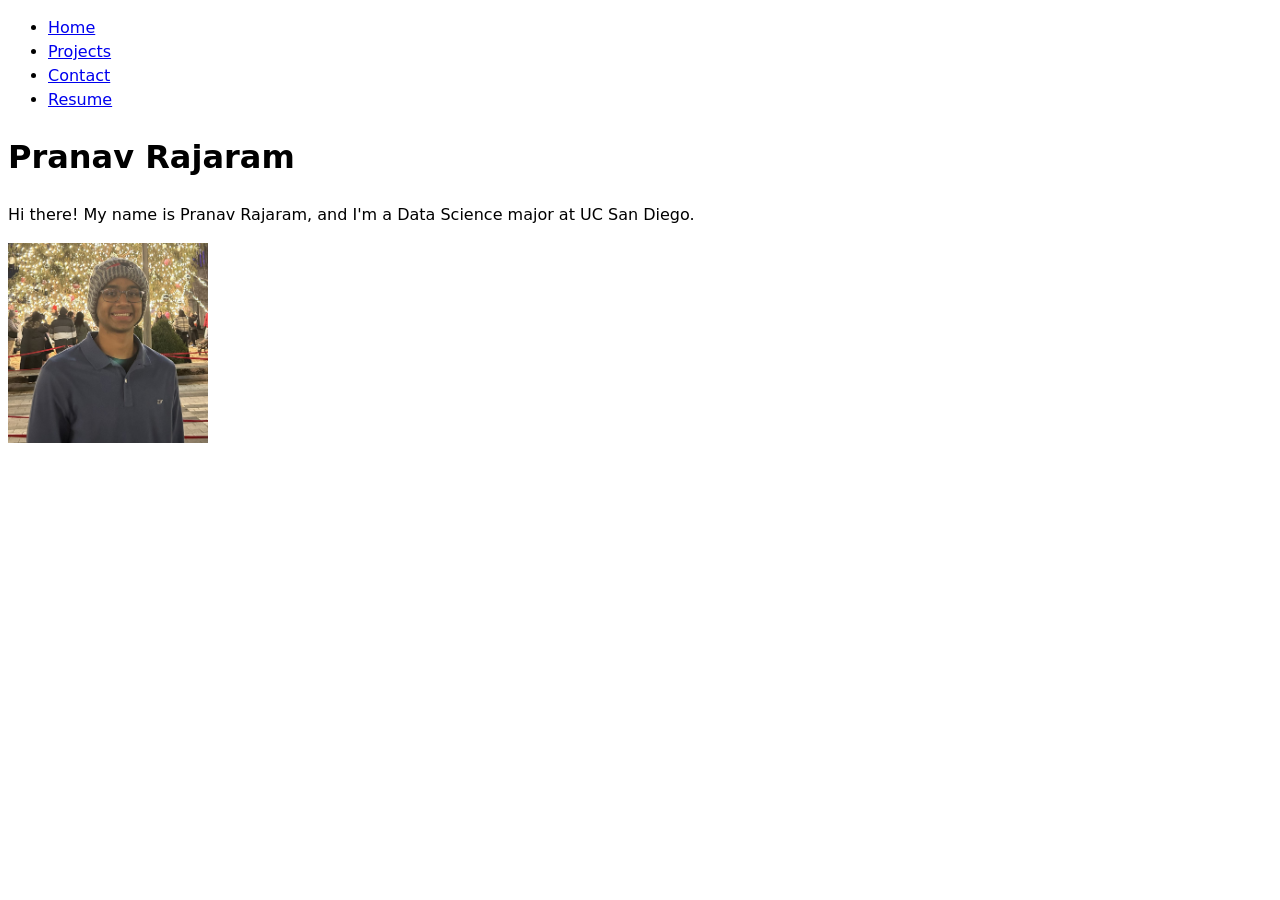
==== index.html @ e951ae07 "resume add" ====
<!DOCTYPE html>
<html lang="en">
<head>
    <meta charset="UTF-8">
    <meta name="viewport" content="width=device-width, initial-scale=1.0">
    <title>Pranav Rajaram: Personal site and portfolio</title>
    <link rel="stylesheet" href="style.css">

</head>
<body>

    <nav>
        <ul>
            <li><a href="index.html" target="_blank">Home</a></li>
            <li><a href="projects/index.html" target="_blank">Projects</a></li>
            <li><a href="contact/index.html" target="_blank">Contact</a></li>
            <li><a href="resume/index.html" target="_blank">Resume</a></li>
        </ul>
    </nav>
    

    <h1> Pranav Rajaram </h1>
    <p> Hi there! My name is Pranav Rajaram, and I'm a Data Science major at UC San Diego. </p>

    <img src="images/headshot.jpg" alt="A picture of me" width="200" height="200">
    
</body>
</html>
---- style.css ----
body {
    /* Set line height to 1.5 times the font size
         and use the OS’s UI font as the website font
       */
    font: 100%/1.5 system-ui;
  }
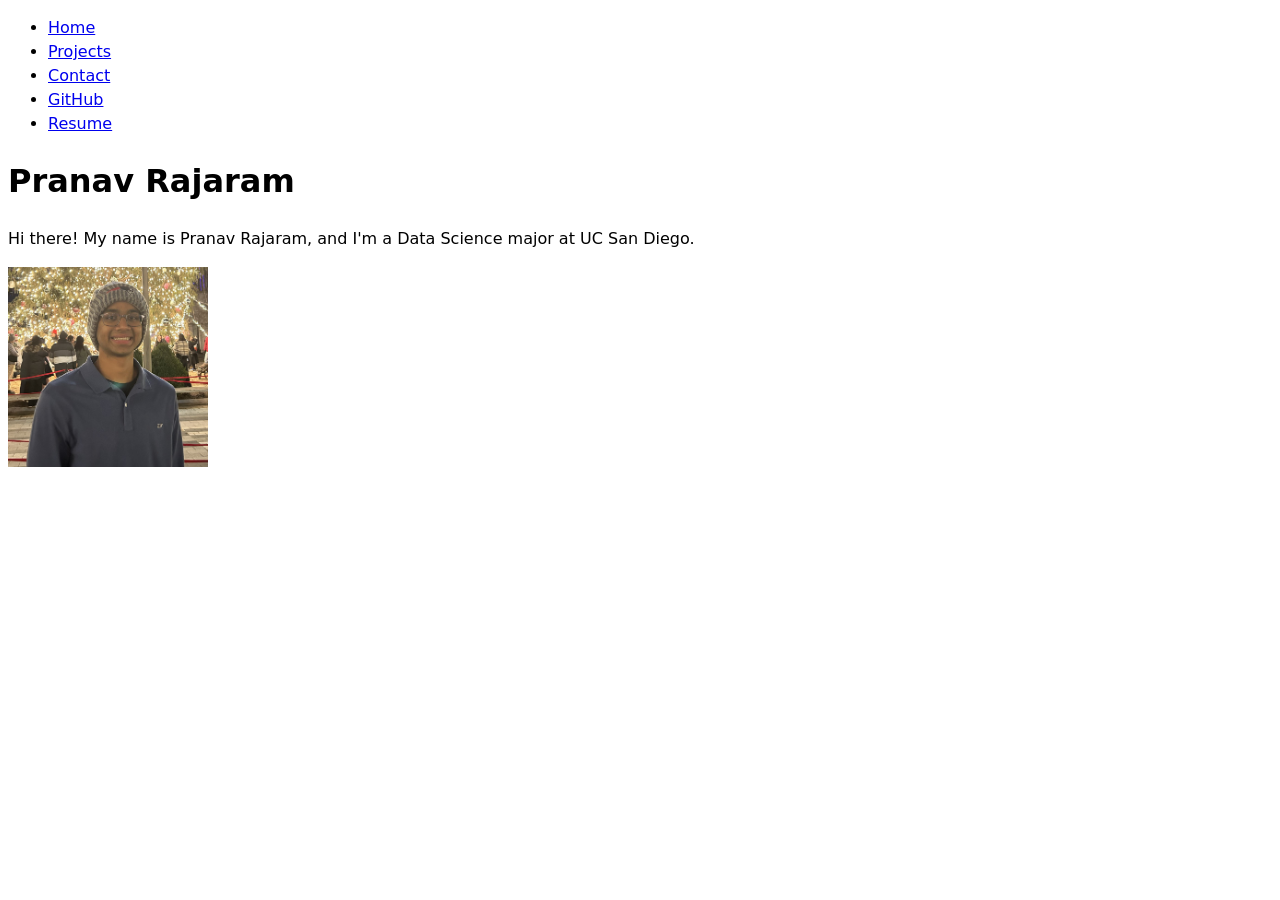
==== commit bd7d6433: "nav fix again" ====
--- a/index.html
+++ b/index.html
@@ -11,10 +11,11 @@
 
     <nav>
         <ul>
-            <li><a href="index.html" target="_blank">Home</a></li>
-            <li><a href="projects/index.html" target="_blank">Projects</a></li>
-            <li><a href="contact/index.html" target="_blank">Contact</a></li>
-            <li><a href="resume/index.html" target="_blank">Resume</a></li>
+            <li><a href="index.html">Home</a></li>
+            <li><a href="projects/index.html">Projects</a></li>
+            <li><a href="contact/index.html">Contact</a></li>
+            <li><a href="https://github.com/pranavrajaram" target="_blank">GitHub</a></li>
+            <li><a href="resume/index.html">Resume</a></li>
         </ul>
     </nav>
     
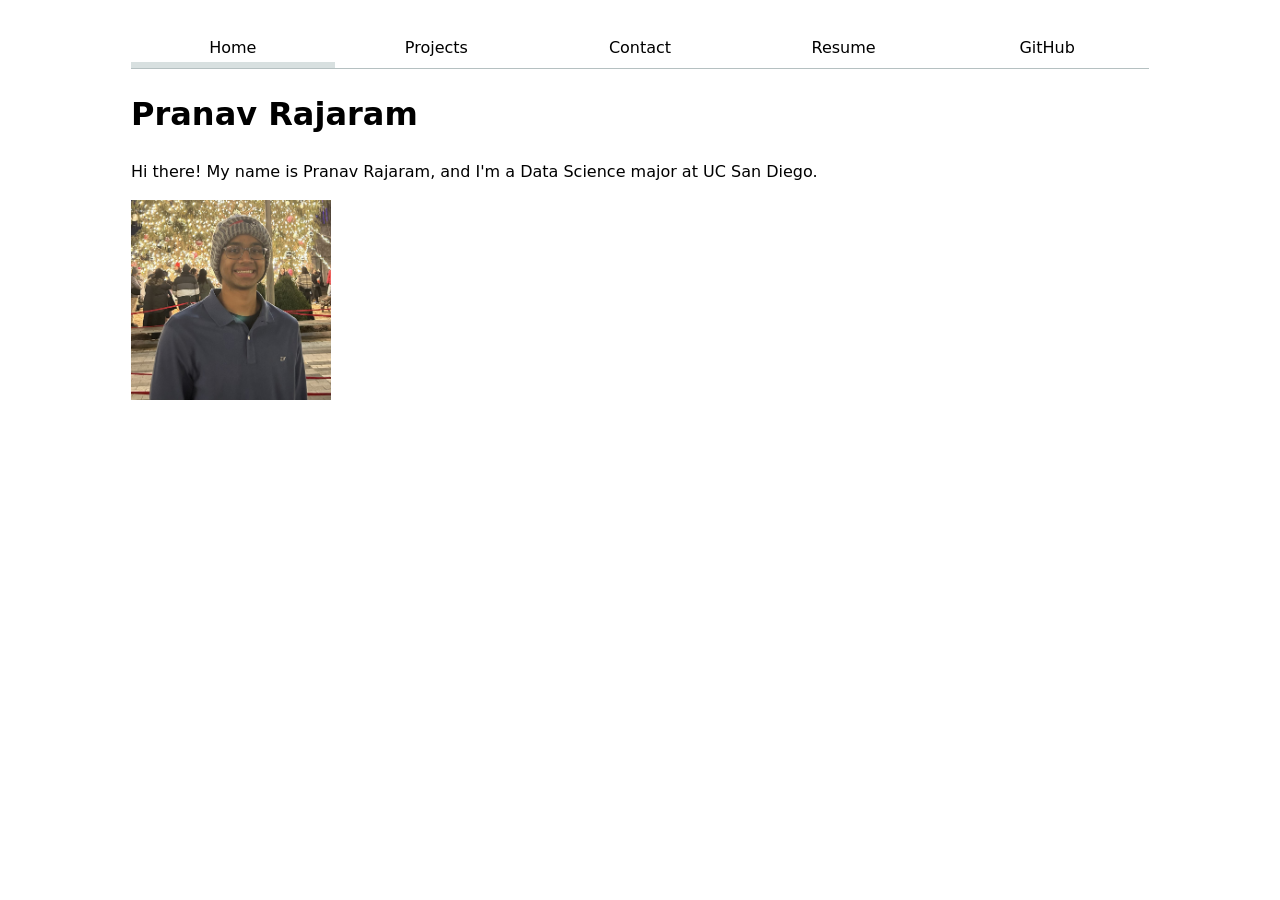
==== commit 8f4103a2: "part 2" ====
--- a/index.html
+++ b/index.html
@@ -5,25 +5,21 @@
     <meta name="viewport" content="width=device-width, initial-scale=1.0">
     <title>Pranav Rajaram: Personal site and portfolio</title>
     <link rel="stylesheet" href="style.css">
-
 </head>
 <body>
 
     <nav>
-        <ul>
-            <li><a href="index.html">Home</a></li>
-            <li><a href="projects/index.html">Projects</a></li>
-            <li><a href="contact/index.html">Contact</a></li>
-            <li><a href="https://github.com/pranavrajaram" target="_blank">GitHub</a></li>
-            <li><a href="resume/index.html">Resume</a></li>
-        </ul>
+        <a href="index.html" class="current">Home</a>
+        <a href="projects/index.html">Projects</a>
+        <a href="contact/index.html">Contact</a>
+        <a href="resume/index.html">Resume</a>
+        <a href="https://github.com/pranavrajaram" target="_blank">GitHub</a>
     </nav>
-    
 
     <h1> Pranav Rajaram </h1>
     <p> Hi there! My name is Pranav Rajaram, and I'm a Data Science major at UC San Diego. </p>
 
     <img src="images/headshot.jpg" alt="A picture of me" width="200" height="200">
-    
+
 </body>
-</html>+</html>
--- a/style.css
+++ b/style.css
@@ -3,4 +3,69 @@
          and use the OS’s UI font as the website font
        */
     font: 100%/1.5 system-ui;
-  }+    max-width: 100ch;
+    margin-inline: auto;
+    padding: 20px;
+  }
+
+nav {
+    display: flex;
+    margin-bottom: 1em;
+    border-bottom-width: 1px;
+    border-bottom-style: solid;
+    border-bottom-color: oklch(80% 3% 200);
+}
+
+nav a {
+    flex: 1;
+    text-decoration: none;
+    color: inherit;
+    text-align: center;
+    padding: 0.5em;
+}
+
+nav a.current {
+    border-bottom-width: 0.4em;
+    border-bottom-style: solid;
+    border-bottom-color: oklch(90% 2% 200);
+    padding-bottom: 0.1em;
+}
+
+:root {
+  --color-accent: oklch(85% 20% 240);
+}
+
+html {
+    accent-color: var(--color-accent);
+}
+
+nav a:hover {
+  border-bottom-width: 0.4em;
+  border-bottom-style: solid;
+  border-bottom-color: var(--color-accent);
+  padding-bottom: 0.1em;
+}
+
+
+input, textarea, button {
+  font: inherit;
+}
+
+form {
+  display: grid; 
+  grid-template-columns: auto 1fr;
+  gap: 1em; 
+}
+
+label {
+  display: grid;
+  grid-template-columns: subgrid;
+  grid-column: 1 / -1;
+}
+
+
+button {
+  grid-column: 1 / -1;
+}
+
+
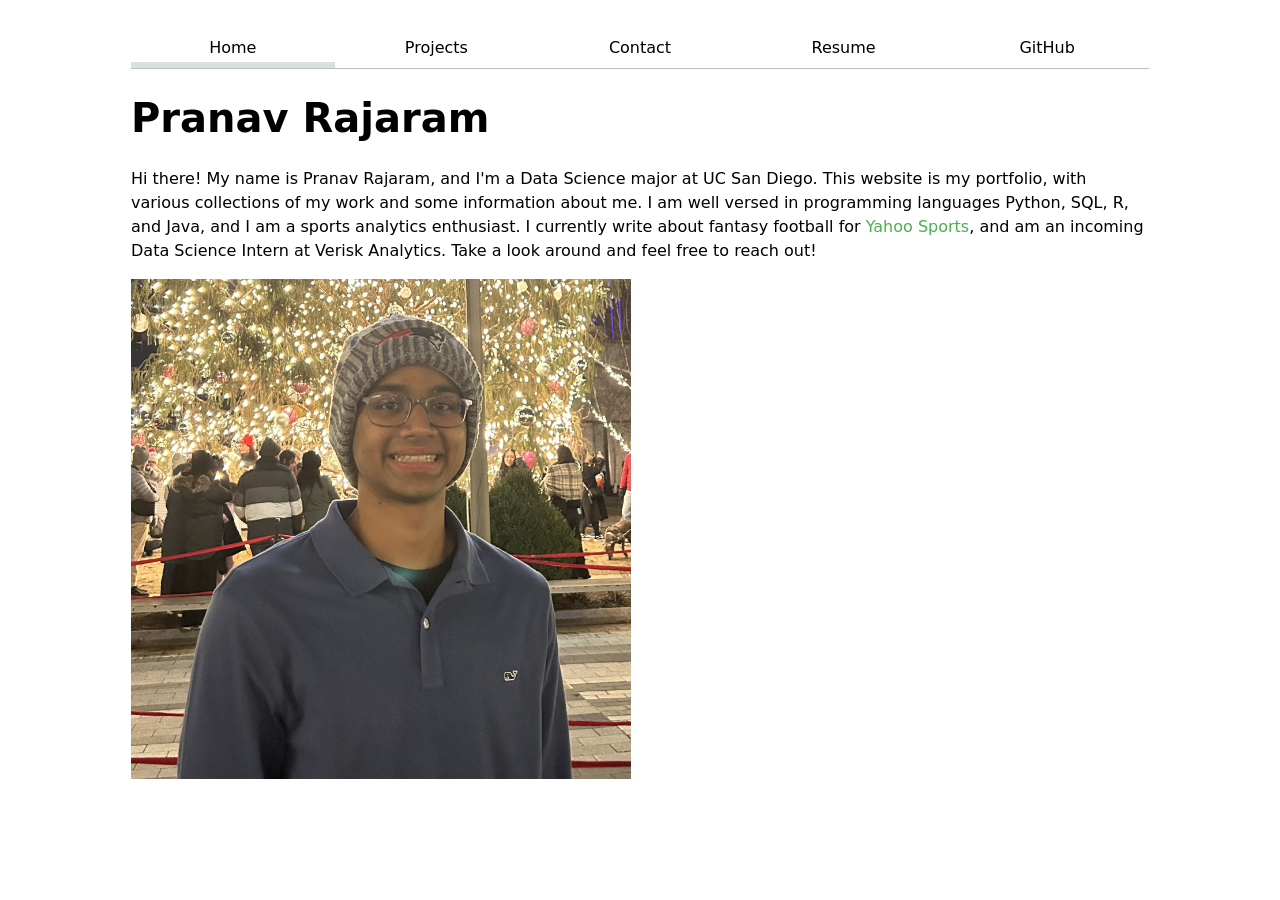
==== commit 1643f454: "lab 2 more" ====
--- a/index.html
+++ b/index.html
@@ -17,9 +17,13 @@
     </nav>
 
     <h1> Pranav Rajaram </h1>
-    <p> Hi there! My name is Pranav Rajaram, and I'm a Data Science major at UC San Diego. </p>
+    <p>Hi there! My name is Pranav Rajaram, and I'm a Data Science major at UC San Diego. This website is my portfolio, with various collections of my work
+        and some information about me. I am well versed in programming languages Python, SQL, R, and Java, and I am a sports analytics enthusiast. 
+        I currently write about fantasy football for <a href="https://sports.yahoo.com/author/pranav-rajaram/" target="_blank"><u></u>Yahoo Sports</u></a>, and am an incoming Data Science Intern at Verisk Analytics.
+        Take a look around and feel free to reach out!
+    </p>
 
-    <img src="images/headshot.jpg" alt="A picture of me" width="200" height="200">
+    <img src="images/headshot.jpg" alt="A picture of me" width="500" height="500">
 
 </body>
 </html>
--- a/style.css
+++ b/style.css
@@ -11,9 +11,7 @@
 nav {
     display: flex;
     margin-bottom: 1em;
-    border-bottom-width: 1px;
-    border-bottom-style: solid;
-    border-bottom-color: oklch(80% 3% 200);
+    border-bottom: 1px solid oklch(80% 3% 200);
 }
 
 nav a {
@@ -25,9 +23,7 @@
 }
 
 nav a.current {
-    border-bottom-width: 0.4em;
-    border-bottom-style: solid;
-    border-bottom-color: oklch(90% 2% 200);
+    border-bottom: 0.4em solid oklch(90% 2% 200);
     padding-bottom: 0.1em;
 }
 
@@ -40,9 +36,8 @@
 }
 
 nav a:hover {
-  border-bottom-width: 0.4em;
-  border-bottom-style: solid;
-  border-bottom-color: var(--color-accent);
+  border-bottom: 0.4em solid var(--color-accent);
+  background-color: oklch(from var(--color-accent) 95% 5% h);
   padding-bottom: 0.1em;
 }
 
@@ -60,7 +55,6 @@
 label {
   display: grid;
   grid-template-columns: subgrid;
-  grid-column: 1 / -1;
 }
 
 
@@ -68,4 +62,99 @@
   grid-column: 1 / -1;
 }
 
+.projects {
 
+  display:grid;
+  grid-template-columns: repeat(auto-fill, minmax(15em, 1fr));
+}
+
+article {
+
+  display: grid;
+  grid-template-rows: subgrid;
+  grid-row: span 3;
+  margin: 0;
+  gap: 0.5em;
+
+}
+
+h1, h2, h3, h4, h5, h6 {
+
+  line-height: 1.1; 
+  text-wrap: balance;
+
+}
+
+h1 {
+
+  font-size: 250%;
+}
+
+header {
+  text-align: center;
+  padding: 1rem 0;
+  background-color: white;
+  color: black;
+}
+
+header h1 {
+  margin-bottom: 0rem;
+}
+
+header p {
+  margin: 0.5rem 0;
+  margin-top: 1em;
+}
+
+header a {
+  color: #4caf50;
+  text-decoration: none;
+}
+
+header a:hover {
+  text-decoration: underline;
+}
+
+section {
+  padding: 2rem;
+  margin: 1em auto;
+  max-width: 800px;
+  background: white;
+  border-radius: 8px;
+  box-shadow: 0 2px 4px rgba(0, 0, 0, 0.5);
+}
+
+section h2 {
+  color: #4caf50;
+  margin-bottom: 1rem;
+  border-bottom: 2px solid #4caf50;
+  padding-bottom: 0.5rem;
+}
+
+section ul li {
+  margin-bottom: 0.5rem;
+  padding-left: 0.5rem;
+}
+
+a {
+    color: #4caf50;
+    text-decoration: none;
+}
+
+a:hover {
+    text-decoration: underline;
+}
+
+.resume-link {
+  padding: 0.5rem 1rem;
+  background-color: #4caf50;
+  color: white;
+  text-decoration: none;
+  font-weight: bold;
+  border-radius: 10px;
+}
+
+.resume-link:hover {
+  background-color: #45a049;
+  text-decoration: none;
+}
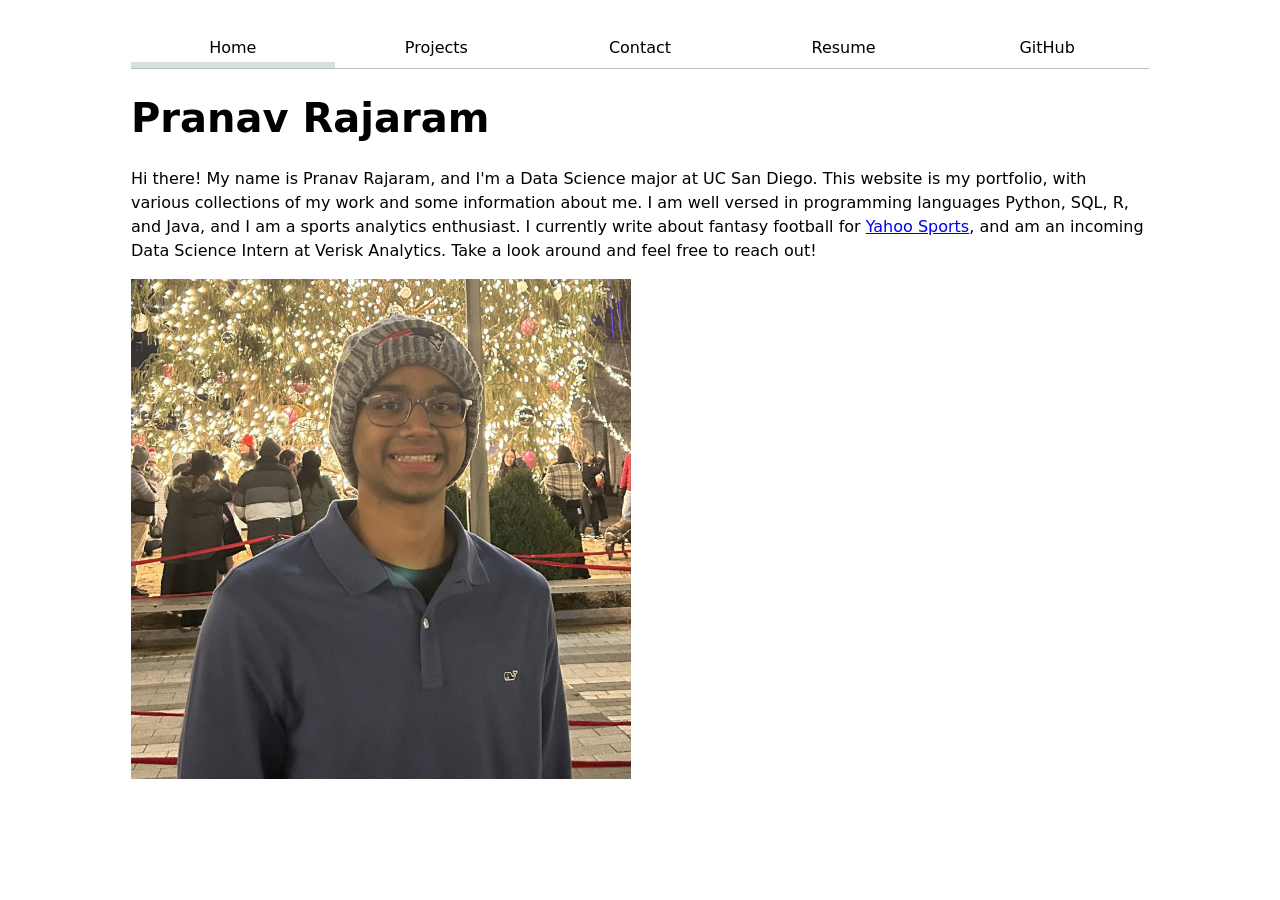
==== commit e0d1bc00: "potential fix" ====
--- a/index.html
+++ b/index.html
@@ -24,6 +24,5 @@
     </p>
 
     <img src="images/headshot.jpg" alt="A picture of me" width="500" height="500">
-
 </body>
 </html>
--- a/style.css
+++ b/style.css
@@ -115,7 +115,7 @@
   text-decoration: underline;
 }
 
-section {
+.resume section {
   padding: 2rem;
   margin: 1em auto;
   max-width: 800px;
@@ -124,24 +124,24 @@
   box-shadow: 0 2px 4px rgba(0, 0, 0, 0.5);
 }
 
-section h2 {
+.resume section h2 {
   color: #4caf50;
   margin-bottom: 1rem;
   border-bottom: 2px solid #4caf50;
   padding-bottom: 0.5rem;
 }
 
-section ul li {
+.resume section ul li {
   margin-bottom: 0.5rem;
   padding-left: 0.5rem;
 }
 
-a {
+.resume section a {
     color: #4caf50;
     text-decoration: none;
 }
 
-a:hover {
+.resume section a:hover {
     text-decoration: underline;
 }
 
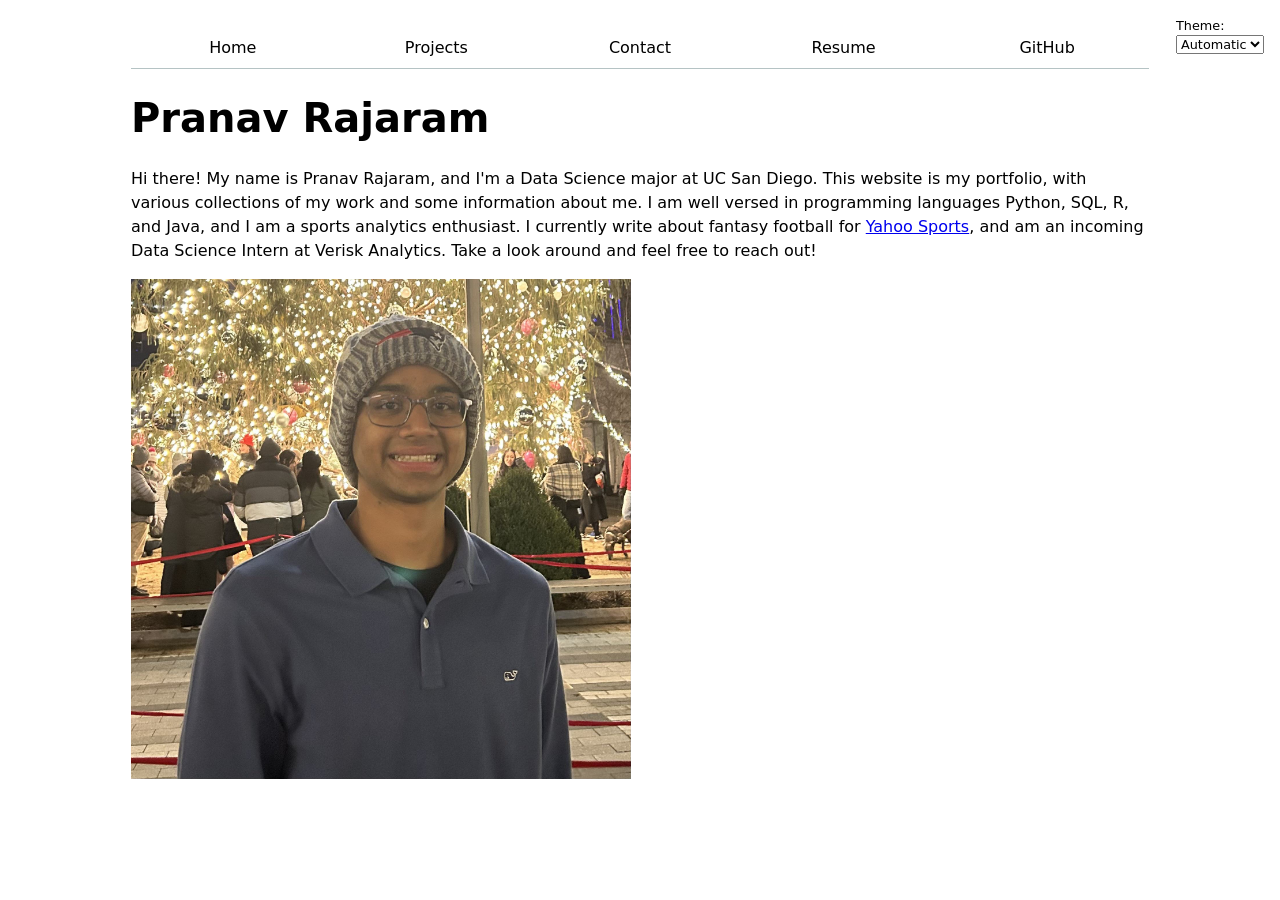
==== commit 03ff5a7a: "lab 3" ====
--- a/index.html
+++ b/index.html
@@ -5,16 +5,17 @@
     <meta name="viewport" content="width=device-width, initial-scale=1.0">
     <title>Pranav Rajaram: Personal site and portfolio</title>
     <link rel="stylesheet" href="style.css">
+    <script type="module" src="global.js"></script>
 </head>
 <body>
 
-    <nav>
-        <a href="index.html" class="current">Home</a>
+    <!-- <nav>
+        <a href="index.html">Home</a>
         <a href="projects/index.html">Projects</a>
         <a href="contact/index.html">Contact</a>
         <a href="resume/index.html">Resume</a>
         <a href="https://github.com/pranavrajaram" target="_blank">GitHub</a>
-    </nav>
+    </nav> -->
 
     <h1> Pranav Rajaram </h1>
     <p>Hi there! My name is Pranav Rajaram, and I'm a Data Science major at UC San Diego. This website is my portfolio, with various collections of my work
--- a/style.css
+++ b/style.css
@@ -1,46 +1,47 @@
 body {
-    /* Set line height to 1.5 times the font size
-         and use the OS’s UI font as the website font
-       */
-    font: 100%/1.5 system-ui;
-    max-width: 100ch;
-    margin-inline: auto;
-    padding: 20px;
-  }
+  /* Set line height to 1.5 times the font size
+       and use the OS’s UI font as the website font
+     */
+  font: 100%/1.5 system-ui;
+  max-width: 100ch;
+  margin-inline: auto;
+  padding: 20px;
+}
 
 nav {
-    display: flex;
-    margin-bottom: 1em;
-    border-bottom: 1px solid oklch(80% 3% 200);
+  display: flex;
+  margin-bottom: 1em;
+  border-bottom: 1px solid var(--border-color);
 }
 
 nav a {
-    flex: 1;
-    text-decoration: none;
-    color: inherit;
-    text-align: center;
-    padding: 0.5em;
+  flex: 1;
+  text-decoration: none;
+  color: inherit;
+  text-align: center;
+  padding: 0.5em;
 }
 
 nav a.current {
-    border-bottom: 0.4em solid oklch(90% 2% 200);
-    padding-bottom: 0.1em;
+  border-bottom: 0.4em solid oklch(90% 2% 200);
+  padding-bottom: 0.1em;
 }
 
 :root {
   --color-accent: oklch(85% 20% 240);
+  --border-color: oklch(50% 10% 200 / 40%);
+  color-scheme: light dark;
 }
 
 html {
-    accent-color: var(--color-accent);
+  accent-color: var(--color-accent);
 }
 
 nav a:hover {
   border-bottom: 0.4em solid var(--color-accent);
-  background-color: oklch(from var(--color-accent) 95% 5% h);
+  background-color: color-mix(in oklch, var(--color-accent), canvas 85%);
   padding-bottom: 0.1em;
 }
-
 
 input, textarea, button {
   font: inherit;
@@ -55,46 +56,38 @@
 label {
   display: grid;
   grid-template-columns: subgrid;
+  grid-column: 1/-1;
 }
-
 
 button {
   grid-column: 1 / -1;
 }
 
 .projects {
-
-  display:grid;
-  grid-template-columns: repeat(auto-fill, minmax(15em, 1fr));
+  display: grid;
+  grid-template-columns: repeat(auto-fill, minmax(15em, 2fr));
 }
 
 article {
-
   display: grid;
   grid-template-rows: subgrid;
   grid-row: span 3;
-  margin: 0;
-  gap: 0.5em;
-
+  margin: 0em;
+  gap: 1em;
 }
 
 h1, h2, h3, h4, h5, h6 {
-
   line-height: 1.1; 
   text-wrap: balance;
-
 }
 
 h1 {
-
   font-size: 250%;
 }
 
 header {
   text-align: center;
   padding: 1rem 0;
-  background-color: white;
-  color: black;
 }
 
 header h1 {
@@ -119,7 +112,6 @@
   padding: 2rem;
   margin: 1em auto;
   max-width: 800px;
-  background: white;
   border-radius: 8px;
   box-shadow: 0 2px 4px rgba(0, 0, 0, 0.5);
 }
@@ -137,12 +129,12 @@
 }
 
 .resume section a {
-    color: #4caf50;
-    text-decoration: none;
+  color: #4caf50;
+  text-decoration: none;
 }
 
 .resume section a:hover {
-    text-decoration: underline;
+  text-decoration: underline;
 }
 
 .resume-link {
@@ -158,3 +150,19 @@
   background-color: #45a049;
   text-decoration: none;
 }
+
+.color-scheme {
+  position: absolute; /* Position switcher at top right */
+  top: 1rem; /* Offset from top */
+  right: 1rem; /* Offset from right */
+  font-size: 80%; /* Make it less prominent */
+  font-family: inherit; /* Match font with the rest of the site */
+}
+
+.color-scheme select {
+  font: inherit; /* Ensure font consistency */
+}
+
+/* .projects img {
+width: 100%;
+} */
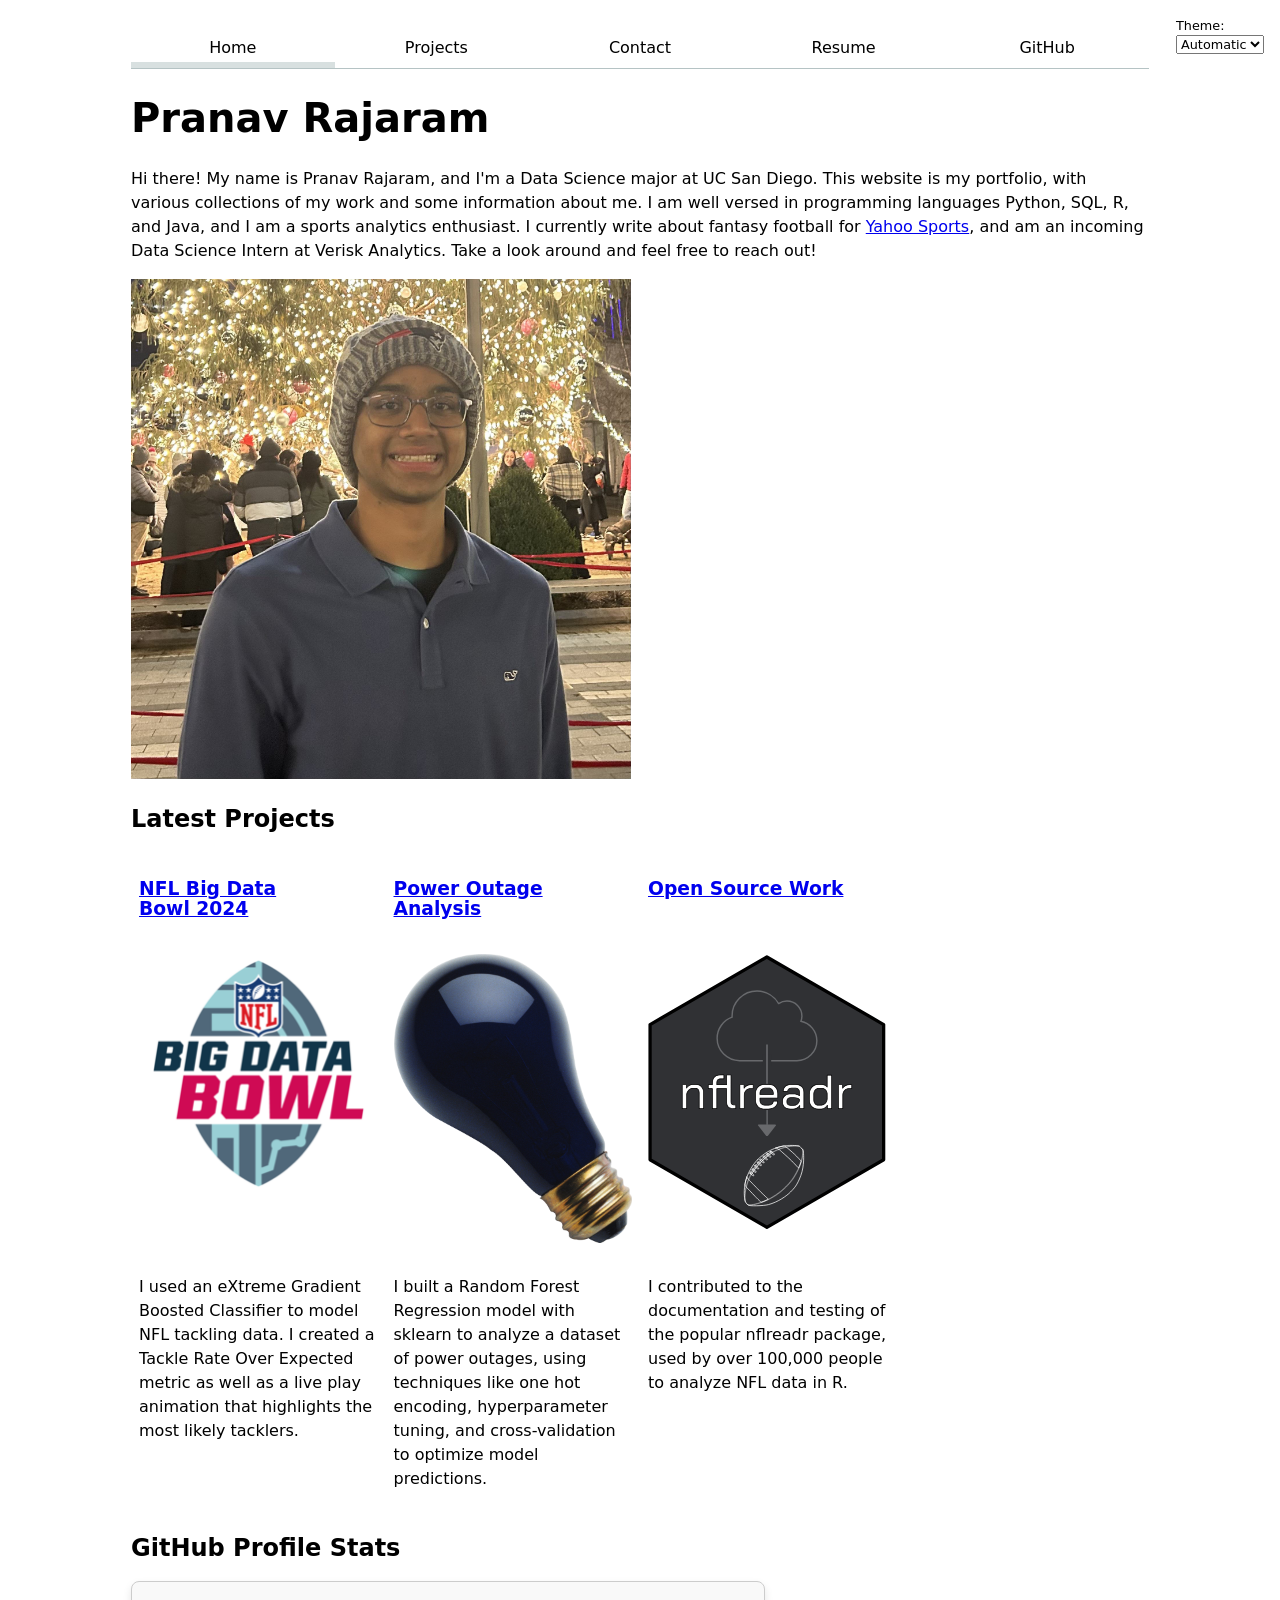
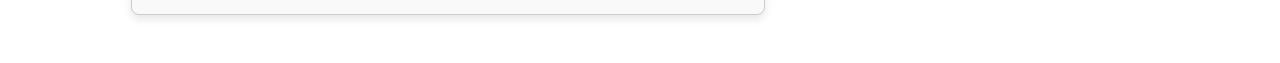
==== commit ceb2af3b: "buddy hield" ====
--- a/index.html
+++ b/index.html
@@ -6,6 +6,8 @@
     <title>Pranav Rajaram: Personal site and portfolio</title>
     <link rel="stylesheet" href="style.css">
     <script type="module" src="global.js"></script>
+    <script src="index.js" type="module" defer></script>
+
 </head>
 <body>
 
@@ -25,5 +27,15 @@
     </p>
 
     <img src="images/headshot.jpg" alt="A picture of me" width="500" height="500">
+
+    <h2>Latest Projects</h2>
+    
+    <div class="projects">
+    <!-- Dynamically added content will appear here -->
+    </div>
+
+    <h2> GitHub Profile Stats </h2>
+    <div id="profile-stats"></div>
+
 </body>
 </html>
--- a/style.css
+++ b/style.css
@@ -28,7 +28,7 @@
 }
 
 :root {
-  --color-accent: oklch(85% 20% 240);
+  --color-accent: oklch(65% 50% 0);
   --border-color: oklch(50% 10% 200 / 40%);
   color-scheme: light dark;
 }
@@ -43,7 +43,7 @@
   padding-bottom: 0.1em;
 }
 
-input, textarea, button {
+input, textarea, button, select {
   font: inherit;
 }
 
@@ -72,7 +72,7 @@
   display: grid;
   grid-template-rows: subgrid;
   grid-row: span 3;
-  margin: 0em;
+  margin: 0.5em;
   gap: 1em;
 }
 
@@ -152,17 +152,51 @@
 }
 
 .color-scheme {
-  position: absolute; /* Position switcher at top right */
-  top: 1rem; /* Offset from top */
-  right: 1rem; /* Offset from right */
-  font-size: 80%; /* Make it less prominent */
-  font-family: inherit; /* Match font with the rest of the site */
-}
-
-.color-scheme select {
-  font: inherit; /* Ensure font consistency */
-}
-
-/* .projects img {
+  position: absolute;
+  top: 1rem; 
+  right: 1rem; 
+  font-size: 80%; 
+  font-family: inherit; 
+}
+
+.projects img {
 width: 100%;
-} */
+}
+
+
+#profile-stats {
+  border: 1px solid #ccc;
+  border-radius: 8px;
+  padding: 16px;
+  max-width: 600px;
+  margin: 20px 0;
+  box-shadow: 0px 4px 8px rgba(0, 0, 0, 0.1);
+  background-color: #f9f9f9;
+}
+
+#profile-stats h2 {
+  font-size: 1.5rem;
+  margin-bottom: 16px;
+  text-align: center;
+  color: #333;
+}
+
+#profile-stats dl {
+  display: grid;
+  grid-template-columns: repeat(4, 1fr);
+  gap: 12px;
+  text-align: center;
+}
+
+#profile-stats dt {
+  font-weight: bold;
+  color: #555;
+  grid-row: 1;
+}
+
+#profile-stats dd {
+  font-size: 1.25rem;
+  color: #000;
+  margin: 0;
+  grid-row: 2;
+}
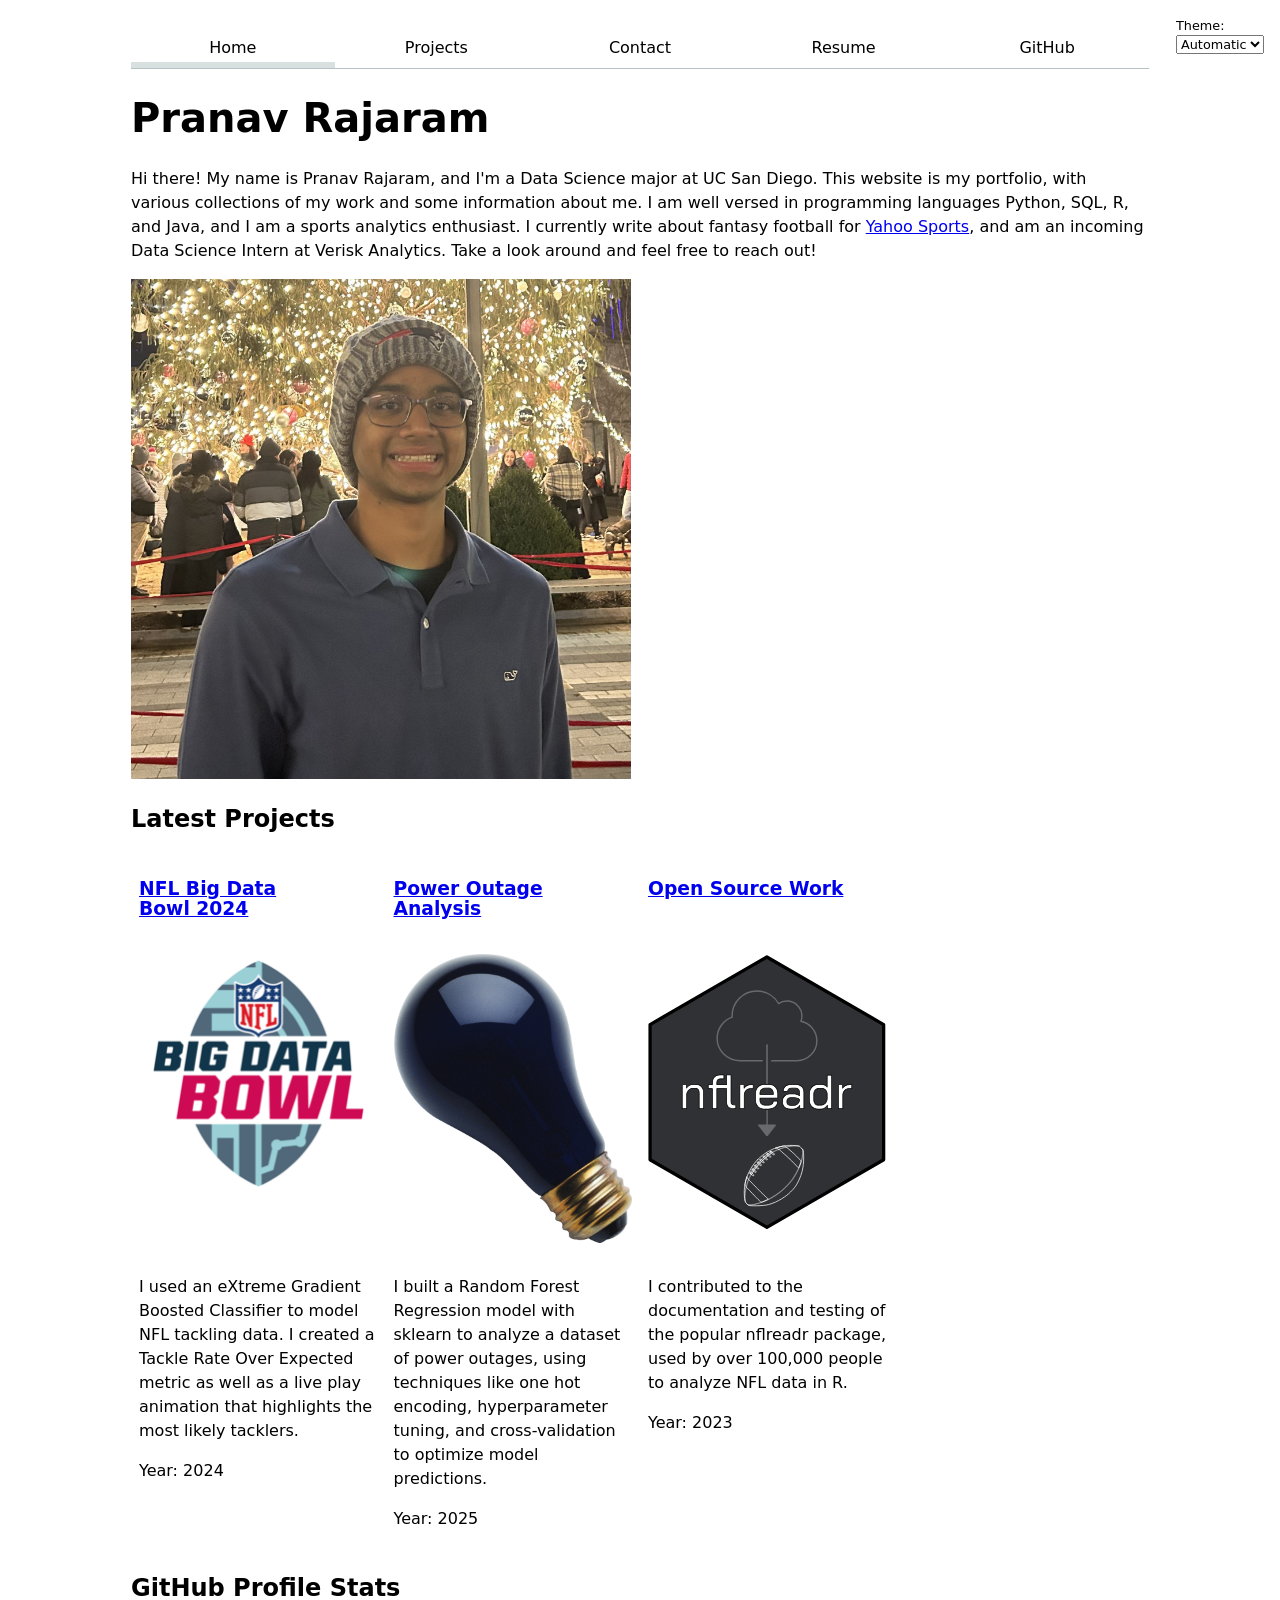
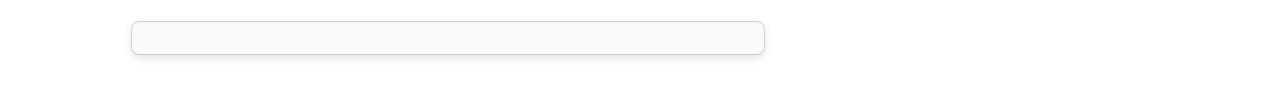
==== commit eae54f37: "part of lab 5" ====
--- a/index.html
+++ b/index.html
@@ -31,7 +31,6 @@
     <h2>Latest Projects</h2>
     
     <div class="projects">
-    <!-- Dynamically added content will appear here -->
     </div>
 
     <h2> GitHub Profile Stats </h2>
--- a/style.css
+++ b/style.css
@@ -200,3 +200,52 @@
   margin: 0;
   grid-row: 2;
 }
+
+#projects-plot {
+  max-width: 20em;
+  margin-block: 1em;
+
+  overflow: visible;
+}
+
+.legend {
+  display: flex;
+  flex-wrap: wrap;
+  flex: 1;
+  gap: 10px;
+  padding: 10px;
+  border: 1px solid #ccc;
+  background-color: #f9f9f9;
+  border-radius: 5px;
+  justify-content: center;
+}
+
+.legend li {
+  display: flex;
+  align-items: center;
+  gap: 8px;
+  list-style: none;
+}
+
+.swatch {
+  width: 12px;
+  height: 12px;
+  display: inline-block;
+  border-radius: 50%;
+  background-color: var(--color);
+}
+
+.legend li em {
+  font-style: italic;
+  color: gray;
+}
+
+.legend li {
+  font-size: 14px;
+}
+
+.container {
+  display: flex;
+  align-items: center; 
+  gap: 30px; 
+}
